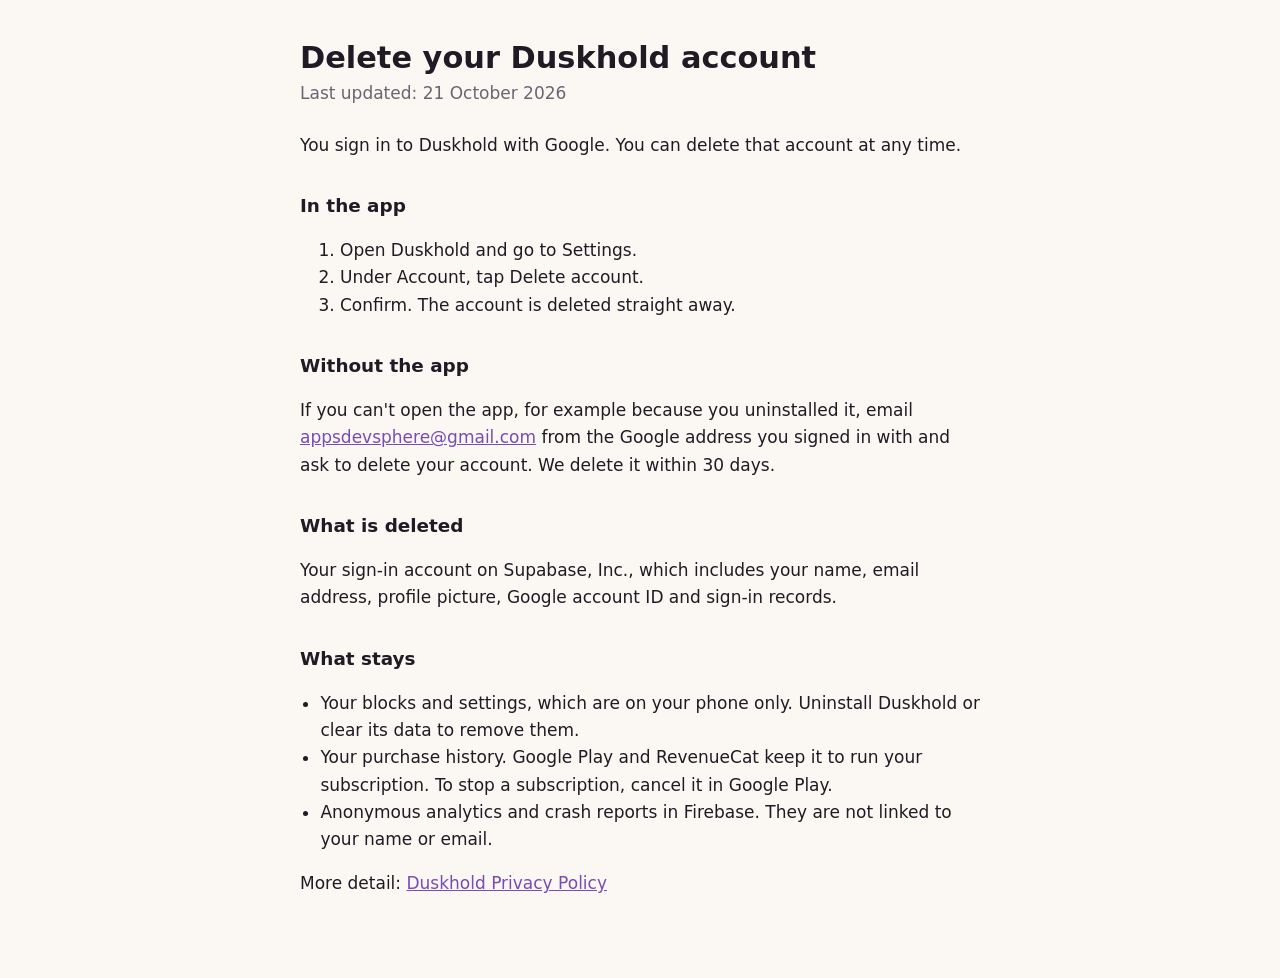
==== delete-account.html @ 3868a2e9 "Add a page for deleting your account Play requires a web link for account deletion. The privacy poli" ====
<!doctype html>
<html lang="en">
<head>
<meta charset="utf-8">
<meta name="viewport" content="width=device-width, initial-scale=1">
<title>Delete your Duskhold account</title>
<style>
:root{color-scheme:light dark;--bg:#fbf8f4;--fg:#1f1b24;--muted:#6b6472;--link:#7a4bb3}
@media (prefers-color-scheme:dark){:root{--bg:#16131b;--fg:#ece7f2;--muted:#a59fae;--link:#c3a2f0}}
body{margin:0;background:var(--bg);color:var(--fg);font:17px/1.6 system-ui,-apple-system,"Segoe UI",Roboto,sans-serif}
main{max-width:680px;margin:0 auto;padding:40px 16px 64px}
h1{font-size:1.9rem;line-height:1.2;margin:0 0 4px}
h2{font-size:1.15rem;margin:32px 0 6px}
.updated{color:var(--muted);margin:0 0 24px}
a{color:var(--link)}
ul{padding-left:1.2em}
</style>
</head>
<body>
<main>
<h1>Delete your Duskhold account</h1>
<p class="updated">Last updated: 21 October 2026</p>
<p>You sign in to Duskhold with Google. You can delete that account at any time.</p>
<h2>In the app</h2>
<ol>
<li>Open Duskhold and go to Settings.</li>
<li>Under Account, tap Delete account.</li>
<li>Confirm. The account is deleted straight away.</li>
</ol>
<h2>Without the app</h2>
<p>If you can&#x27;t open the app, for example because you uninstalled it, email <a href="mailto:appsdevsphere@gmail.com">appsdevsphere@gmail.com</a> from the Google address you signed in with and ask to delete your account. We delete it within 30 days.</p>
<h2>What is deleted</h2>
<p>Your sign-in account on Supabase, Inc., which includes your name, email address, profile picture, Google account ID and sign-in records.</p>
<h2>What stays</h2>
<ul>
<li>Your blocks and settings, which are on your phone only. Uninstall Duskhold or clear its data to remove them.</li>
<li>Your purchase history. Google Play and RevenueCat keep it to run your subscription. To stop a subscription, cancel it in Google Play.</li>
<li>Anonymous analytics and crash reports in Firebase. They are not linked to your name or email.</li>
</ul>
<p>More detail: <a href="privacy.html">Duskhold Privacy Policy</a></p>
</main>
</body>
</html>
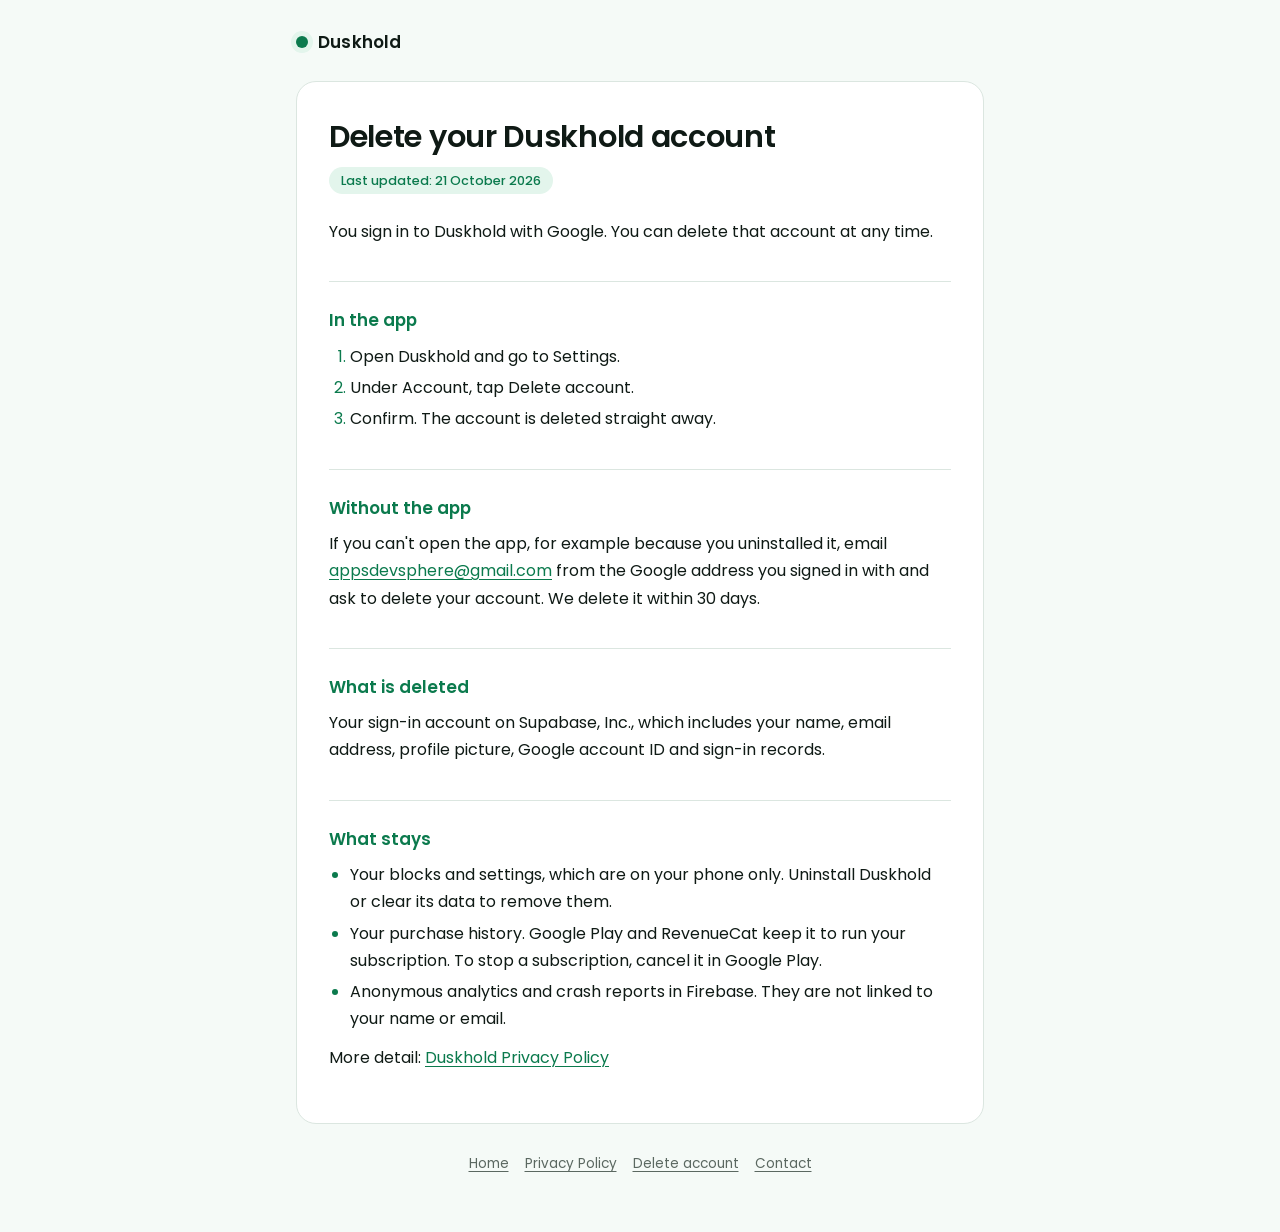
==== commit 8fbccb0c: "Restyle the pages with Poppins and the Duskhold green; add a support home page Co-Authored-By: Claud" ====
--- a/delete-account.html
+++ b/delete-account.html
@@ -4,19 +4,14 @@
 <meta charset="utf-8">
 <meta name="viewport" content="width=device-width, initial-scale=1">
 <title>Delete your Duskhold account</title>
-<style>
-:root{color-scheme:light dark;--bg:#fbf8f4;--fg:#1f1b24;--muted:#6b6472;--link:#7a4bb3}
-@media (prefers-color-scheme:dark){:root{--bg:#16131b;--fg:#ece7f2;--muted:#a59fae;--link:#c3a2f0}}
-body{margin:0;background:var(--bg);color:var(--fg);font:17px/1.6 system-ui,-apple-system,"Segoe UI",Roboto,sans-serif}
-main{max-width:680px;margin:0 auto;padding:40px 16px 64px}
-h1{font-size:1.9rem;line-height:1.2;margin:0 0 4px}
-h2{font-size:1.15rem;margin:32px 0 6px}
-.updated{color:var(--muted);margin:0 0 24px}
-a{color:var(--link)}
-ul{padding-left:1.2em}
-</style>
+<link rel="preconnect" href="https://fonts.googleapis.com">
+<link rel="preconnect" href="https://fonts.gstatic.com" crossorigin>
+<link href="https://fonts.googleapis.com/css2?family=Poppins:wght@400;500;600&display=swap" rel="stylesheet">
+<link rel="stylesheet" href="style.css">
 </head>
 <body>
+<div class="wrap">
+<a class="brand" href="./">Duskhold</a>
 <main>
 <h1>Delete your Duskhold account</h1>
 <p class="updated">Last updated: 21 October 2026</p>
@@ -39,5 +34,9 @@
 </ul>
 <p>More detail: <a href="privacy.html">Duskhold Privacy Policy</a></p>
 </main>
+<footer>
+<a href="./">Home</a><a href="privacy.html">Privacy Policy</a><a href="delete-account.html">Delete account</a><a href="mailto:appsdevsphere@gmail.com">Contact</a>
+</footer>
+</div>
 </body>
 </html>
--- a/style.css
+++ b/style.css
@@ -0,0 +1,28 @@
+:root{color-scheme:light dark;--bg:#f5faf7;--card:#fff;--fg:#0f1a15;--muted:#5b6861;--line:#dbe6e0;--accent:#0b7a4d;--accent-soft:#e3f5ec}
+@media (prefers-color-scheme:dark){:root{--bg:#050706;--card:#101311;--fg:#f5f7f5;--muted:#a3aaa6;--line:#282d2a;--accent:#38d996;--accent-soft:#0b251a}}
+*{box-sizing:border-box}
+body{margin:0;background:var(--bg);color:var(--fg);font:400 16px/1.7 Poppins,system-ui,-apple-system,"Segoe UI",Roboto,sans-serif;-webkit-font-smoothing:antialiased}
+.wrap{max-width:720px;margin:0 auto;padding:28px 16px 56px}
+.brand{display:inline-flex;align-items:center;gap:10px;font-weight:600;font-size:1.05rem;color:var(--fg);text-decoration:none;letter-spacing:.01em}
+.brand::before{content:"";width:12px;height:12px;border-radius:50%;background:var(--accent);box-shadow:0 0 0 5px var(--accent-soft)}
+main{background:var(--card);border:1px solid var(--line);border-radius:20px;margin-top:24px;padding:36px 32px 40px}
+h1{font-size:1.9rem;font-weight:600;line-height:1.25;letter-spacing:-.01em;margin:0 0 10px}
+h2{font-size:1.05rem;font-weight:600;margin:36px 0 8px;padding-top:24px;border-top:1px solid var(--line);color:var(--accent)}
+.updated{display:inline-block;margin:0 0 24px;padding:3px 12px;border-radius:999px;background:var(--accent-soft);color:var(--accent);font-size:.8rem;font-weight:500}
+p,li{color:var(--fg)}
+p{margin:0 0 12px}
+a{color:var(--accent);text-underline-offset:3px;text-decoration-thickness:1px}
+a:hover{text-decoration-thickness:2px}
+ul,ol{padding-left:1.3em;margin:0 0 12px}
+li{margin:4px 0}
+li::marker{color:var(--accent)}
+footer{margin-top:28px;text-align:center;color:var(--muted);font-size:.85rem}
+footer a{color:var(--muted);margin:0 8px}
+footer a:hover{color:var(--accent)}
+.lead{font-size:1.1rem;color:var(--muted);margin:0 0 28px}
+.cards{display:grid;gap:12px;margin-top:8px}
+.card{display:block;padding:16px 18px;border:1px solid var(--line);border-radius:14px;text-decoration:none;color:var(--fg);transition:border-color .15s}
+.card:hover{border-color:var(--accent)}
+.card strong{display:block;font-weight:600}
+.card span{color:var(--muted);font-size:.9rem}
+@media (max-width:520px){main{padding:26px 20px 30px;border-radius:16px}h1{font-size:1.6rem}}
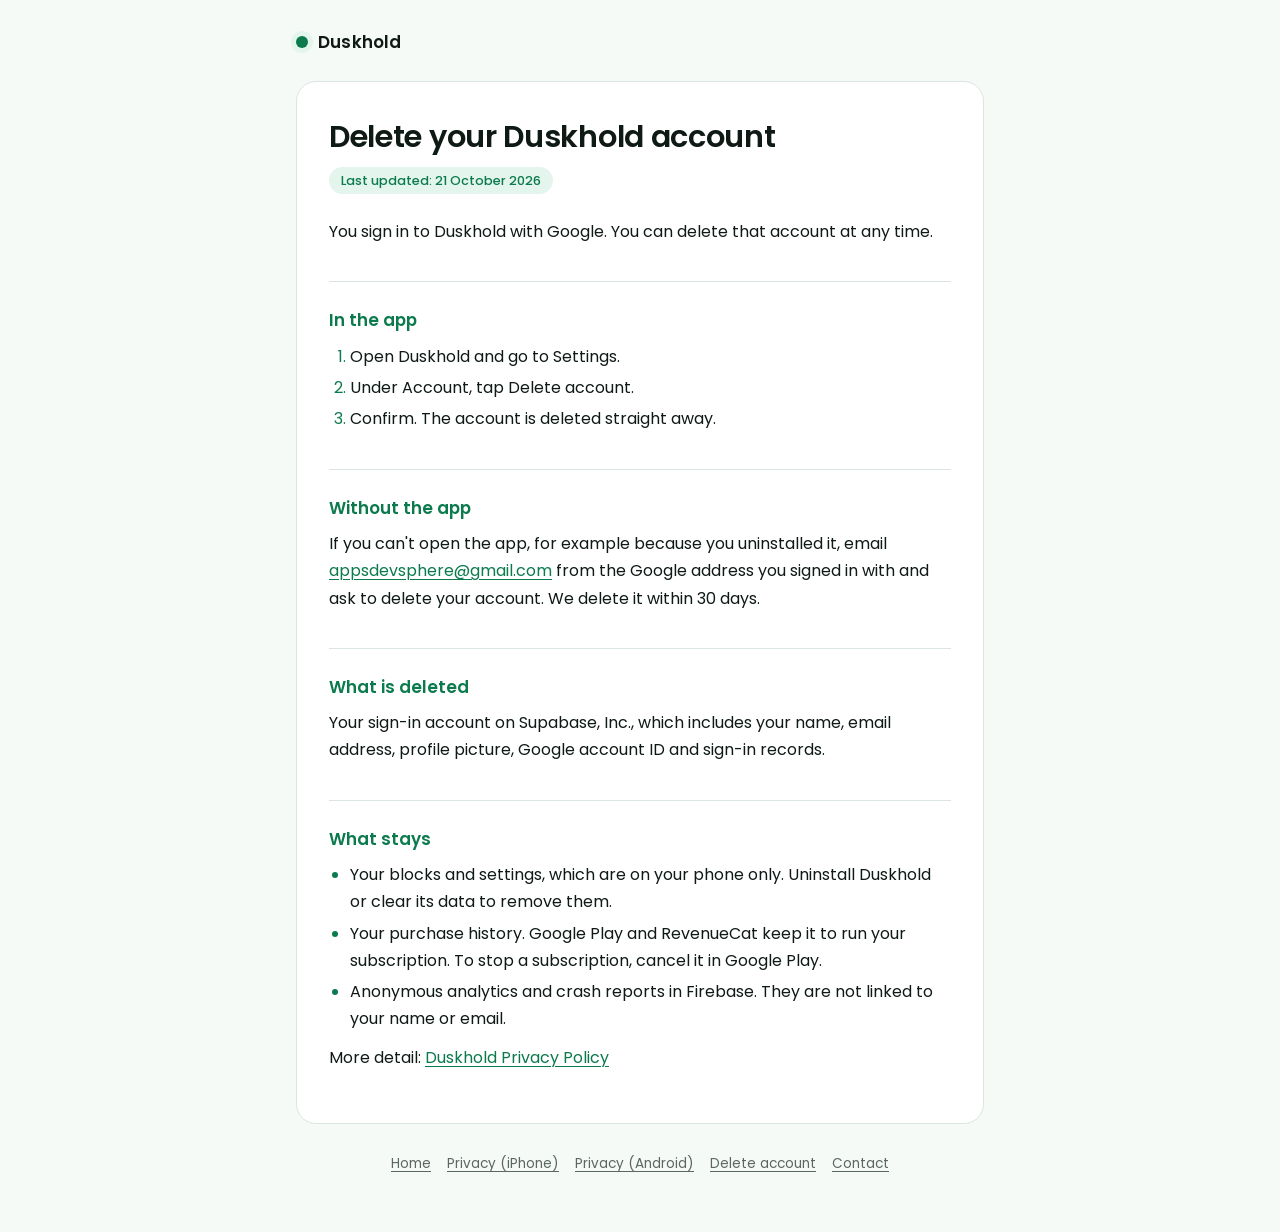
==== commit fdccb04f: "Add an iPhone-only privacy policy and link it from every page Co-Authored-By: Claude Sonnet 5.5 <nor" ====
--- a/delete-account.html
+++ b/delete-account.html
@@ -35,7 +35,7 @@
 <p>More detail: <a href="privacy.html">Duskhold Privacy Policy</a></p>
 </main>
 <footer>
-<a href="./">Home</a><a href="privacy.html">Privacy Policy</a><a href="delete-account.html">Delete account</a><a href="mailto:appsdevsphere@gmail.com">Contact</a>
+<a href="./">Home</a><a href="privacy-ios.html">Privacy (iPhone)</a><a href="privacy.html">Privacy (Android)</a><a href="delete-account.html">Delete account</a><a href="mailto:appsdevsphere@gmail.com">Contact</a>
 </footer>
 </div>
 </body>
--- a/style.css
+++ b/style.css
@@ -26,3 +26,4 @@
 .card strong{display:block;font-weight:600}
 .card span{color:var(--muted);font-size:.9rem}
 @media (max-width:520px){main{padding:26px 20px 30px;border-radius:16px}h1{font-size:1.6rem}}
+.tag{display:inline-block;vertical-align:middle;margin-left:6px;padding:2px 10px;border-radius:999px;border:1px solid var(--line);color:var(--muted);font-size:.75rem;font-weight:500;letter-spacing:.02em}
